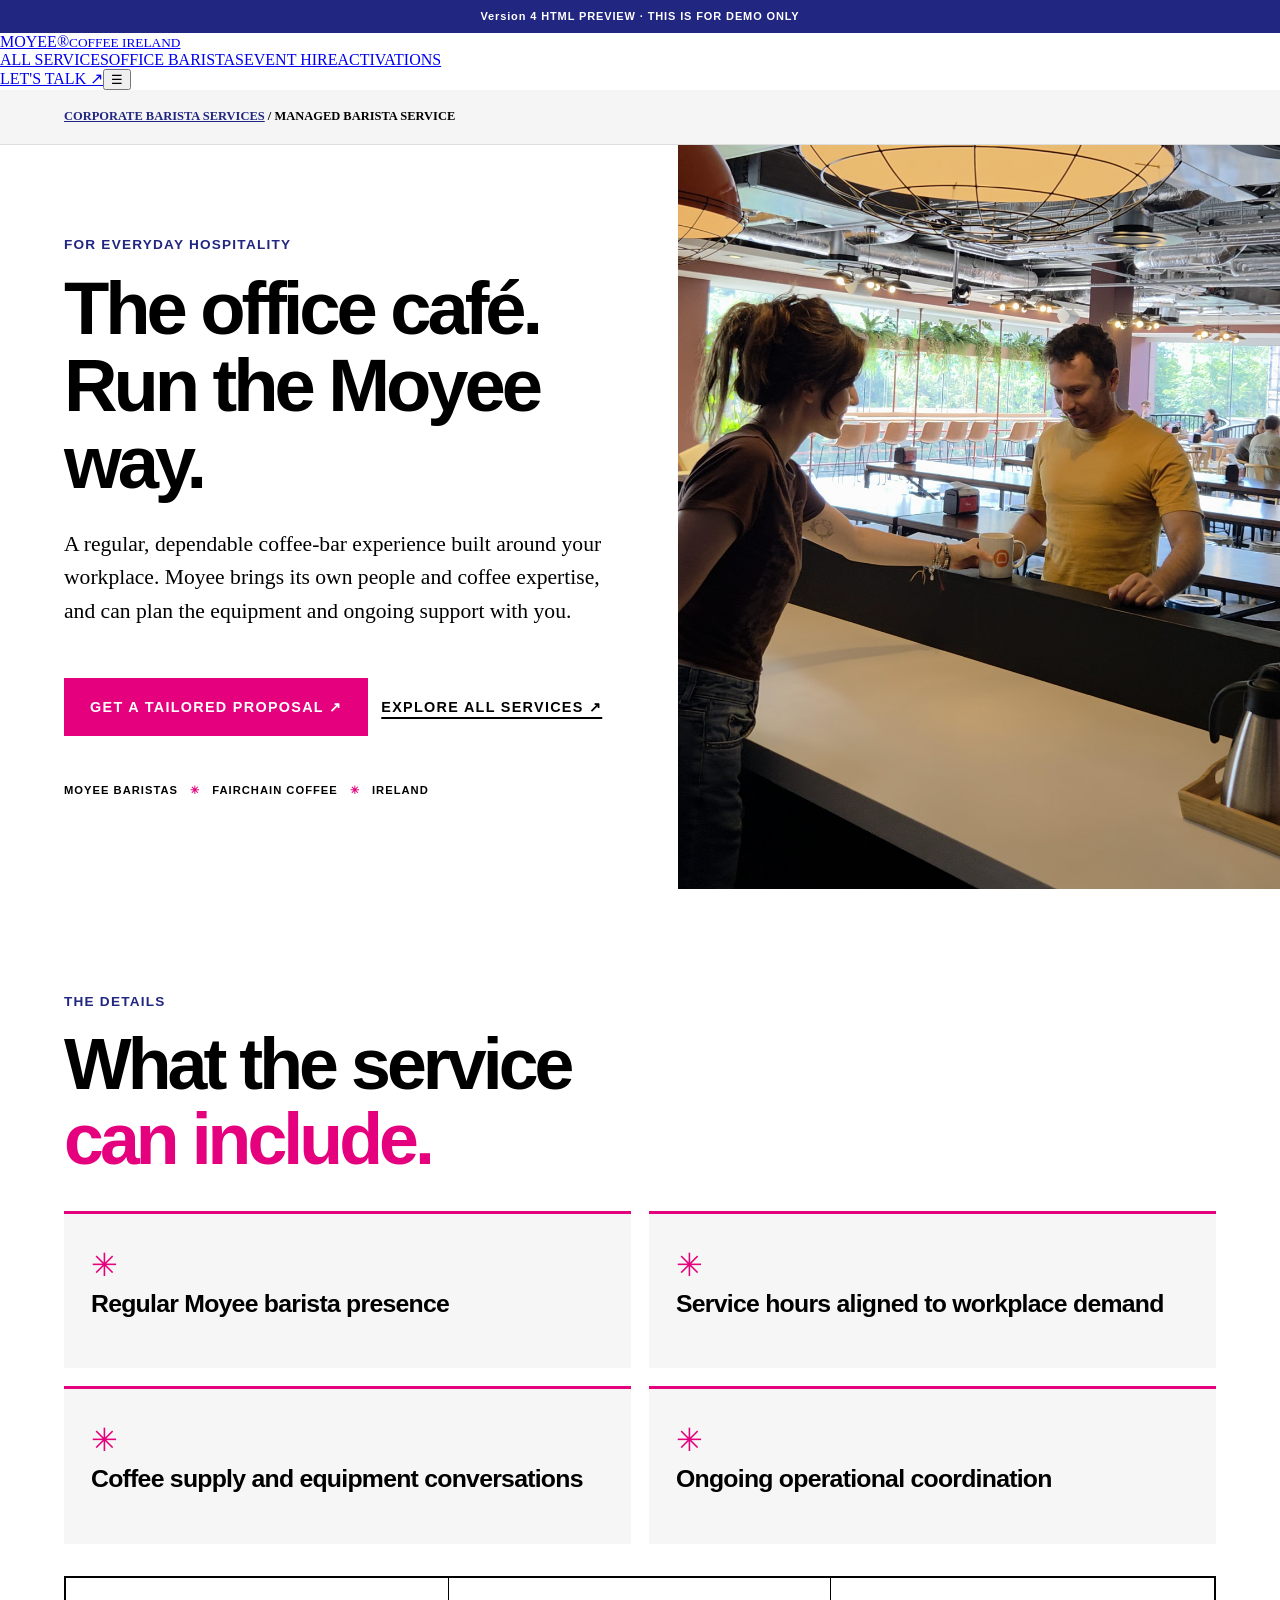
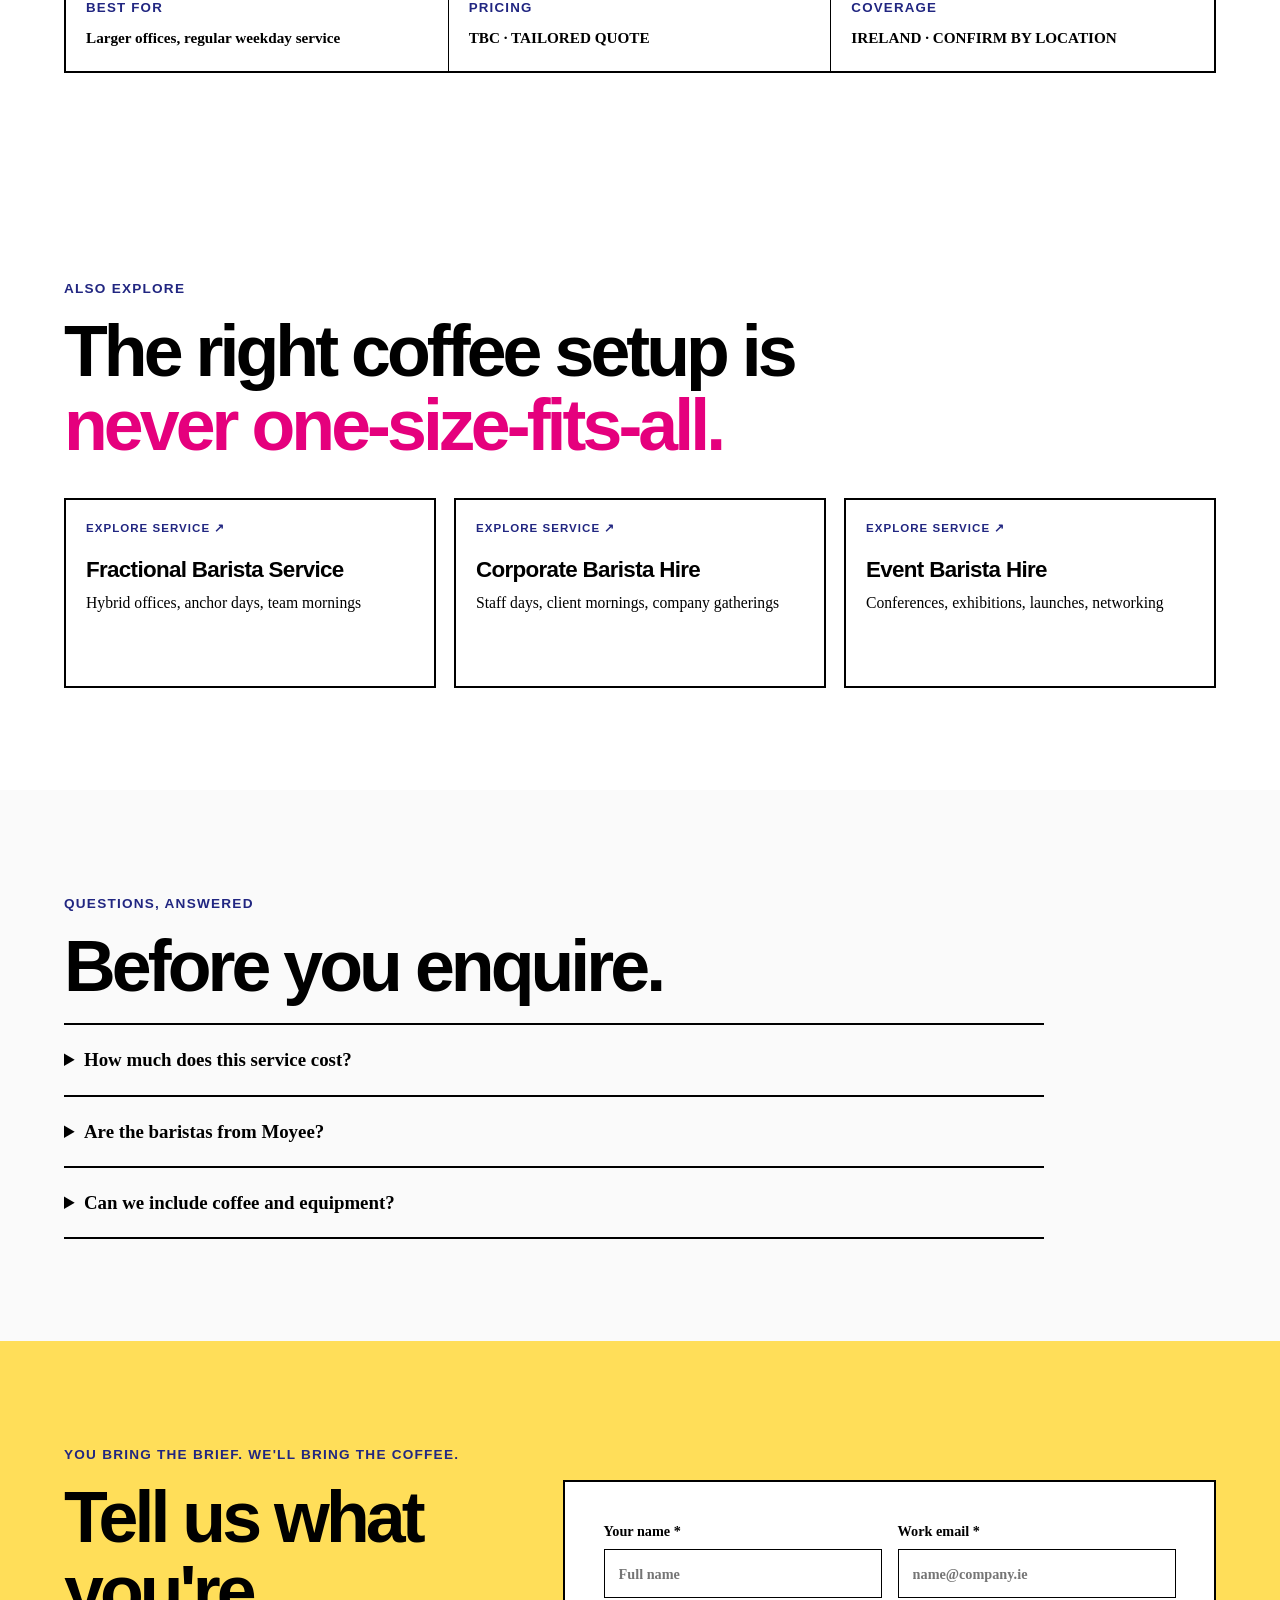
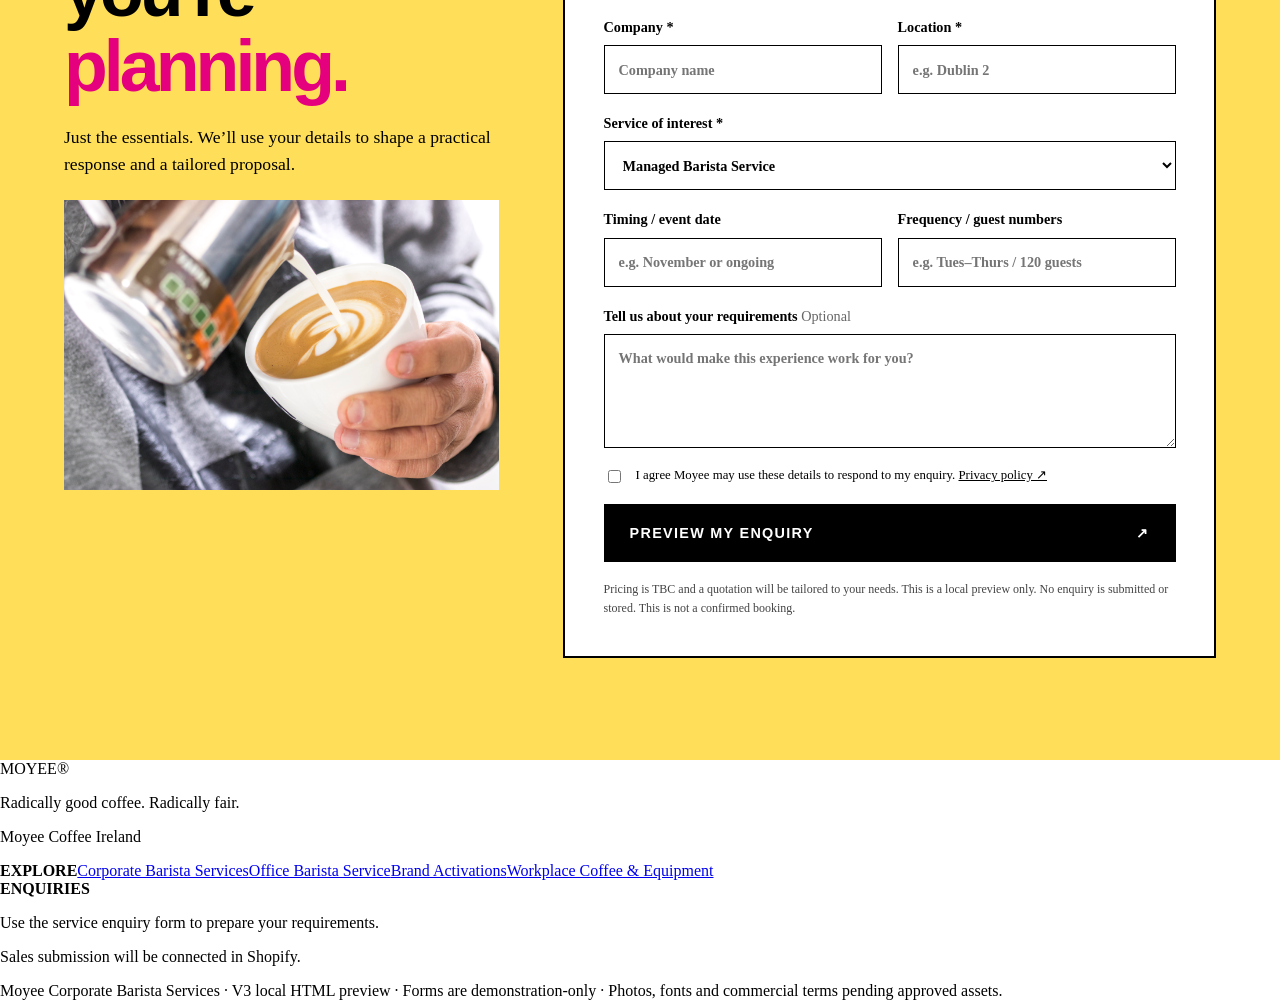
==== barista-as-a-service.html @ 227c78f1 "Initial commit: Moyee Corporate Barista Services website" ====
<!DOCTYPE html>

<html lang="en-IE"><head><meta charset="utf-8"/><meta content="width=device-width,initial-scale=1" name="viewport"/><title>Office Barista Service Dublin | Flexible Workplace Coffee | Moyee</title><meta content="Moyee office baristas for hybrid teams, regular workplace coffee bars and temporary cover. Explore flexible barista support in Dublin and enquire." name="description"/><link href="https://moyeecoffee.ie/pages/barista-as-a-service" rel="canonical"/><meta content="#e5007d" name="theme-color"/><meta content="website" property="og:type"/><meta content="Office Barista Service Dublin | Flexible Workplace Coffee | Moyee" property="og:title"/><meta content="Moyee office baristas for hybrid teams, regular workplace coffee bars and temporary cover. Explore flexible barista support in Dublin and enquire." property="og:description"/><meta content="https://moyeecoffee.ie/pages/barista-as-a-service" property="og:url"/><link href="assets/moyee-barista.css" rel="stylesheet"/><link href="assets/preview.css" rel="stylesheet"/><script defer="" src="assets/preview.js"></script><script type="application/ld+json">{"@context": "https://schema.org", "@type": "WebPage", "name": "Office Barista Service Dublin | Flexible Workplace Coffee | Moyee", "url": "https://moyeecoffee.ie/pages/barista-as-a-service", "description": "Moyee office baristas for hybrid teams, regular workplace coffee bars and temporary cover. Explore flexible barista support in Dublin and enquire.", "isPartOf": {"@type": "WebSite", "name": "Moyee Coffee Ireland", "url": "https://moyeecoffee.ie/"}}</script><style id="moyee-managed-clean-images">
/* Managed Barista Service — images are clean, uncropped content, not framed panels. */
.moyee-barista .service-hero .hero-photo.moyee-image-slot,
.moyee-barista .enquiry .form-photo.moyee-image-slot {
  width: min(100%, 605px) !important;
  height: auto !important;
  min-height: 0 !important;
  max-height: none !important;
  aspect-ratio: auto !important;
  padding: 0 !important;
  margin: 0 !important;
  border: 0 !important;
  border-radius: 0 !important;
  outline: none !important;
  box-shadow: none !important;
  background: transparent !important;
  overflow: visible !important;
  display: block !important;
  align-self: center;
  justify-self: center;
}
.moyee-barista .enquiry .form-photo.moyee-image-slot {
  width: min(100%, 500px) !important;
  margin-top: 22px !important;
}
.moyee-barista .moyee-image-slot > img {
  display: block;
  width: 100% !important;
  height: auto !important;
  min-width: 0 !important;
  max-width: 100% !important;
  max-height: none !important;
  aspect-ratio: auto !important;
  object-fit: contain !important;
  object-position: center !important;
  padding: 0 !important;
  margin: 0 !important;
  border: none !important;
  border-radius: 0 !important;
  outline: none !important;
  box-shadow: none !important;
  background: transparent !important;
  position: static !important;
}
/* Display image instead of directions only when it has loaded successfully. */
.moyee-barista .moyee-image-slot.moyee-image-loaded > :not(img) { display: none !important; }
.moyee-barista .moyee-image-slot:not(.moyee-image-loaded) > img { visibility: hidden !important; }
.moyee-barista .moyee-image-slot:not(.moyee-image-loaded) {
  min-height: 170px !important;
}
@media (max-width: 720px) {
  .moyee-barista .service-hero .hero-photo.moyee-image-slot { width: 100% !important; max-width: 518px !important; }
  .moyee-barista .enquiry .form-photo.moyee-image-slot { width: min(100%, 390px) !important; }
}
</style></head><body><div class="preview-ribbon">Version 4 HTML PREVIEW · THIS IS FOR DEMO ONLY</div><header class="top"><a aria-label="Moyee services home" class="wordmark" href="index.html">MOYEE<span>®</span><small>COFFEE IRELAND</small></a><nav aria-label="Main navigation"><a href="index.html">ALL SERVICES</a><a href="barista-as-a-service.html">OFFICE BARISTAS</a><a href="corporate-event-barista-hire.html">EVENT HIRE</a><a href="branded-coffee-activations.html">ACTIVATIONS</a></nav><a class="nav-cta" href="index.html#enquire">LET'S TALK ↗</a><button aria-expanded="false" aria-label="Toggle menu" class="menu" type="button">☰</button></header>
<div class="moyee-barista" data-moyee-barista=""><main><div class="crumb"><a href="index.html">CORPORATE BARISTA SERVICES</a> / MANAGED BARISTA SERVICE</div><section class="service-hero"><div><div class="eyebrow">FOR EVERYDAY HOSPITALITY</div><h1>The office café. Run the Moyee way.</h1><p class="hero-desc">A regular, dependable coffee-bar experience built around your workplace. Moyee brings its own people and coffee expertise, and can plan the equipment and ongoing support with you.</p><div class="cta-row"><a class="btn btn-pink" href="#enquire">GET A TAILORED PROPOSAL ↗</a><a class="text-link" href="index.html#services">EXPLORE ALL SERVICES ↗</a></div><div class="micro-trust">MOYEE BARISTAS <span>✳</span> FAIRCHAIN COFFEE <span>✳</span> IRELAND</div></div><div aria-label="Image placeholder: REAL MOYEE PHOTO: a fully functioning staffed workplace espresso bar during morning service, wide enough to show the office context." class="photo hero-photo moyee-image-slot" data-image-file="moyee-managed-hero.jpg"><img alt="Moyee barista operating a staffed workplace espresso bar during morning service." decoding="async" loading="eager" onerror="this.style.display='none';this.parentElement.classList.remove('moyee-image-loaded')" onload="this.parentElement.classList.add('moyee-image-loaded')" src="assets/moyee-managed-hero.jpg"/><span class="placeholder-chip">PHOTO DIRECTION / REPLACE WITH REAL IMAGE</span><strong>THE SERVICE, IN REAL LIFE</strong><p>REAL MOYEE PHOTO: a fully functioning staffed workplace espresso bar during morning service, wide enough to show the office context.</p><span class="moyee-file-label">ADD IMAGE: assets/moyee-managed-hero.jpg</span></div></section><section class="section"><div class="section-head"><div class="eyebrow">THE DETAILS</div><h2>What the service<br/><em>can include.</em></h2></div><div class="inclusion-grid"><div class="inclusion"><span>✳</span><h3>Regular Moyee barista presence</h3></div><div class="inclusion"><span>✳</span><h3>Service hours aligned to workplace demand</h3></div><div class="inclusion"><span>✳</span><h3>Coffee supply and equipment conversations</h3></div><div class="inclusion"><span>✳</span><h3>Ongoing operational coordination</h3></div></div><div class="info-strip"><div><small>BEST FOR</small><strong>Larger offices, regular weekday service</strong></div><div><small>PRICING</small><strong>TBC · TAILORED QUOTE</strong></div><div><small>COVERAGE</small><strong>IRELAND · CONFIRM BY LOCATION</strong></div></div></section><section class="section"><div class="section-head"><div class="eyebrow">ALSO EXPLORE</div><h2>The right coffee setup is <em>never one-size-fits-all.</em></h2></div><div class="card-grid"><a class="service-card mini" href="barista-as-a-service.html"><div class="card-n">EXPLORE SERVICE ↗</div><h3>Fractional Barista Service</h3><p>Hybrid offices, anchor days, team mornings</p></a><a class="service-card mini" href="corporate-event-barista-hire.html"><div class="card-n">EXPLORE SERVICE ↗</div><h3>Corporate Barista Hire</h3><p>Staff days, client mornings, company gatherings</p></a><a class="service-card mini" href="corporate-event-barista-hire.html"><div class="card-n">EXPLORE SERVICE ↗</div><h3>Event Barista Hire</h3><p>Conferences, exhibitions, launches, networking</p></a></div></section><section class="section faq"><div class="eyebrow">QUESTIONS, ANSWERED</div><h2>Before you enquire.</h2><details><summary>How much does this service cost?</summary><p>Pricing is TBC. We provide tailored quotes based on location, service hours, volume and setup requirements.</p></details><details><summary>Are the baristas from Moyee?</summary><p>Yes, the offer is positioned around Moyee baristas delivering the Moyee coffee experience, subject to availability and agreed service terms.</p></details><details><summary>Can we include coffee and equipment?</summary><p>We can discuss coffee supply, machines and support as part of a tailored workplace setup. Final inclusions are agreed in the proposal.</p></details></section><section class="enquiry section" id="enquire"><div class="eyebrow">YOU BRING THE BRIEF. WE'LL BRING THE COFFEE.</div><div class="form-grid"><div><h2>Tell us what you're <em>planning.</em></h2><p>Just the essentials. We’ll use your details to shape a practical response and a tailored proposal.</p><div aria-label="Image placeholder: REAL MOYEE PHOTO: barista handing a finished coffee across the counter to a smiling client; human, unposed, authentic." class="photo form-photo moyee-image-slot" data-image-file="moyee-managed-enquiry.jpg"><img alt="Moyee barista handing a freshly made coffee to an employee." decoding="async" loading="lazy" onerror="this.style.display='none';this.parentElement.classList.remove('moyee-image-loaded')" onload="this.parentElement.classList.add('moyee-image-loaded')" src="assets/moyee-managed-enquiry.jpg"/><span class="placeholder-chip">PHOTO DIRECTION / REPLACE WITH REAL IMAGE</span><strong>A MOMENT OF CONNECTION</strong><p>REAL MOYEE PHOTO: barista handing a finished coffee across the counter to a smiling client; human, unposed, authentic.</p><span class="moyee-file-label">ADD IMAGE: assets/moyee-managed-enquiry.jpg</span></div></div><form class="lead-form" data-demo-form="" id="MoyeeBaristaEnquiry">
<input name="contact[subject]" type="hidden" value="Moyee B2B Barista Services Enquiry"/>
<input name="contact[origin_page]" type="hidden" value="https://moyeecoffee.ie/pages/barista-as-a-service"/>
<input id="MoyeeEnquiryBody-barista-as-a-service" name="contact[body]" type="hidden" value="Corporate barista enquiry submitted via Office Barista Service Dublin | Moyee Coffee"/>
<div class="two"><label>Your name *<input autocomplete="name" name="contact[name]" placeholder="Full name" required=""/></label><label>Work email *<input autocomplete="email" name="contact[email]" placeholder="name@company.ie" required="" type="email"/></label></div>
<div class="two"><label>Company *<input autocomplete="organization" name="contact[company]" placeholder="Company name" required=""/></label><label>Location *<input name="contact[location]" placeholder="e.g. Dublin 2" required=""/></label></div>
<label>Service of interest *<select id="MoyeeServiceSelect-barista-as-a-service" name="contact[service]" required=""><option value="Fractional Barista Service">Fractional Barista Service</option><option selected="selected" value="Managed Barista Service">Managed Barista Service</option><option value="Corporate Barista Hire">Corporate Barista Hire</option><option value="Event Barista Hire">Event Barista Hire</option><option value="Temporary Barista Cover">Temporary Barista Cover</option><option value="Coffee Bar &amp; Barista Package">Coffee Bar &amp; Barista Package</option><option value="Brand &amp; Coffee Activations">Brand &amp; Coffee Activations</option><option value="Not sure yet — help me choose">Not sure yet — help me choose</option></select></label>
<div class="two"><label>Timing / event date<input name="contact[timing]" placeholder="e.g. November or ongoing"/></label><label>Frequency / guest numbers<input name="contact[scale]" placeholder="e.g. Tues–Thurs / 120 guests"/></label></div>
<label>Tell us about your requirements <span class="optional">Optional</span><textarea name="contact[requirements]" placeholder="What would make this experience work for you?" rows="4"></textarea></label>
<label class="consent"><input name="moyee_consent" required="" type="checkbox"/> <span>I agree Moyee may use these details to respond to my enquiry. <a href="https://moyeecoffee.ie/policies/privacy-policy">Privacy policy ↗</a></span></label>
<button class="btn btn-black" type="submit">PREVIEW MY ENQUIRY <span>↗</span></button>
<p class="form-micro">Pricing is TBC and a quotation will be tailored to your needs. This is a local preview only. No enquiry is submitted or stored. This is not a confirmed booking.</p>
</form></div></section></main></div>
<footer><div><div class="footer-logo">MOYEE®</div><p>Radically good coffee. Radically fair.</p><p>Moyee Coffee Ireland</p></div><div><b>EXPLORE</b><a href="index.html">Corporate Barista Services</a><a href="barista-as-a-service.html">Office Barista Service</a><a href="branded-coffee-activations.html">Brand Activations</a><a href="https://moyeecoffee.ie/pages/workplace-coffee" rel="noopener" target="_blank">Workplace Coffee &amp; Equipment</a></div><div><b>ENQUIRIES</b><p>Use the service enquiry form to prepare your requirements.</p><p>Sales submission will be connected in Shopify.</p></div><div class="foot-note">Moyee Corporate Barista Services · V3 local HTML preview · Forms are demonstration-only · Photos, fonts and commercial terms pending approved assets.</div></footer></body></html>
---- assets/moyee-barista.css ----
/* Scoped to embedded Moyee barista service sections, not Shopify theme chrome. */
@scope (.moyee-barista) {
/* MOYEE COLOR PALETTE supplied by user. Official fonts require licensed webfont files from Moyee. */
.moyee-barista{--pink:#e5007d;--blue:#212681;--yellow:#ffde59;--white:#fff;--black:#000;--hair:#ddd;--display:'DURK TRIAL','Arial Black','Impact',sans-serif;--narrow:'Alternategotno3ds','Alternate Gothic No3 D','Arial Narrow',sans-serif}*{box-sizing:border-box}html{scroll-behavior:smooth}body{margin:0;background:#fff;color:#000;font-family:Arial,Helvetica,sans-serif;line-height:1.55}a{color:inherit}button,input,textarea,select{font:inherit}button{cursor:pointer}h1,h2,h3,p{margin-top:0}h1,h2,h3{line-height:1.04}h1,h2{font-family:var(--display);font-weight:900;letter-spacing:-.055em}h1{font-size:clamp(3.2rem,7.7vw,8.2rem);margin-bottom:26px}h2{font-size:clamp(2.7rem,5.6vw,6.3rem);margin-bottom:20px}h3{font-family:var(--display);font-size:1.55rem;letter-spacing:-.03em}h1 em,h2 em{font-style:normal;color:var(--pink)}.eyebrow,.btn,.text-link,.card-link,.nav-cta,.top nav,.wordmark small,.card-n,.micro-trust,.placeholder-chip,.info-strip small,.footer-logo{font-family:var(--narrow);font-weight:800;letter-spacing:.09em}.eyebrow{font-size:.85rem;color:var(--blue);margin-bottom:15px}.top{position:sticky;top:0;z-index:50;background:var(--white);min-height:83px;border-bottom:2px solid #000;display:flex;align-items:center;justify-content:space-between;gap:18px;padding:10px clamp(20px,4vw,72px)}.wordmark{font-family:var(--display);font-weight:1000;font-size:2rem;letter-spacing:-.095em;text-decoration:none;line-height:.78;display:flex;align-items:baseline;gap:1px}.wordmark>span{color:var(--pink);font-size:.7em}.wordmark small{font-size:.51rem;letter-spacing:.15em;display:block;align-self:end;line-height:1.3;margin-left:8px}.top nav{display:flex;gap:clamp(12px,2vw,31px);font-size:.78rem}.top nav a{text-decoration:none}.top nav a:hover,.text-link:hover{color:var(--pink)}.nav-cta{background:var(--yellow);padding:13px 18px;text-decoration:none;font-size:.83rem;border:2px solid #000}.menu{display:none;border:0;background:transparent;font-size:1.7rem}.hero,.service-hero{display:grid;grid-template-columns:1.06fr .94fr;min-height:640px}.hero-copy,.service-hero>div:first-child{padding:clamp(40px,6vw,95px) clamp(24px,5vw,90px);display:flex;flex-direction:column;justify-content:center}.hero-desc{max-width:590px;font-size:clamp(1.05rem,1.8vw,1.35rem);line-height:1.55}.cta-row{display:flex;gap:13px;align-items:center;flex-wrap:wrap;margin:28px 0}.btn{display:inline-flex;align-items:center;justify-content:space-between;gap:22px;text-decoration:none;border:2px solid #000;padding:16px 24px;min-height:54px;font-size:.9rem;transition:transform .15s}.btn:hover{transform:translateY(-3px)}.btn-pink{background:var(--pink);color:#fff;border-color:var(--pink)}.btn-black{background:#000;color:#fff}.btn-outline{background:transparent}.btn-outline-dark{border-color:#000}.text-link{font-size:.9rem;text-decoration-thickness:2px;text-underline-offset:5px}.micro-trust{margin-top:18px;font-size:.7rem}.micro-trust span{color:var(--pink);padding:0 8px}.photo{min-height:270px;padding:25px;display:flex;flex-direction:column;justify-content:center;align-items:flex-start;background:repeating-linear-gradient(135deg,#eeeeef 0,#eeeeef 19px,#e0e0e2 19px,#e0e0e2 20px);border:2px dashed #9b9b9b;color:#252525}.photo strong{font-size:clamp(1.6rem,3vw,3rem);font-family:var(--display);letter-spacing:-.04em;line-height:1.07;max-width:470px}.photo p{max-width:490px;font-size:.92rem;line-height:1.5;margin:15px 0 0}.placeholder-chip{display:block;background:var(--yellow);border:1px solid #000;padding:6px 9px;color:#000;font-size:.61rem;margin-bottom:20px}.hero-photo{min-height:640px}.ticker{overflow:hidden;background:var(--yellow);border-block:2px solid #000;white-space:nowrap;font-family:var(--narrow);font-size:1.15rem;font-weight:900;letter-spacing:.08em;padding:13px 20px;text-align:center}.section{padding:clamp(55px,8vw,118px) clamp(24px,5vw,90px);scroll-margin-top:86px}.intro{max-width:1180px}.intro p{font-size:1.2rem;max-width:830px}.section-head{max-width:840px;margin-bottom:35px}.section-head p{font-size:1.1rem}.finder{background:var(--yellow)}.finder-grid{display:grid;grid-template-columns:repeat(2,1fr);gap:12px}.finder-grid button{background:#fff;border:2px solid #000;padding:21px;text-align:left;font-weight:800;font-size:1rem;display:flex;justify-content:space-between}.finder-grid button:hover,.finder-grid button.active{background:#000;color:#fff}.finder-grid button span{color:var(--pink)}.finder-output{background:var(--white);border:2px solid #000;padding:22px;margin-top:18px;min-height:75px;font-weight:700}.finder-output a{display:inline-block;background:var(--pink);padding:10px 15px;color:#fff;text-decoration:none;margin-left:15px}.card-grid{display:grid;grid-template-columns:repeat(3,minmax(0,1fr));gap:18px}.service-card{border:2px solid #000;padding:20px;text-decoration:none;min-height:380px;display:flex;flex-direction:column;transition:box-shadow .15s,transform .15s}.service-card:hover{box-shadow:8px 8px 0 var(--pink);transform:translate(-2px,-2px)}.card-n{font-size:.72rem;color:var(--blue);margin-bottom:15px}.card-pic{border:1px dashed #777;background:#f1f1f1;color:#555;font-size:.75rem;line-height:1.4;padding:16px;min-height:125px;margin-bottom:20px}.service-card h3{margin:5px 0 10px}.service-card p{font-size:.98rem}.card-link{margin-top:auto;color:var(--pink);font-size:.77rem}.subservice{border:3px solid #000;background:var(--yellow);padding:30px;margin-top:22px;display:flex;justify-content:space-between;align-items:center;gap:20px}.subservice h3{font-size:2rem;margin-bottom:10px}.subservice p{margin-bottom:0}.split-story{display:grid;grid-template-columns:1fr 1fr;gap:clamp(25px,5vw,85px);align-items:center}.pink-story{background:#ffe8f4}.split-story>div:last-child p{font-size:1.16rem}.dark-band{background:var(--blue);color:#fff}.dark-band h2 em{color:var(--yellow)}.dark-band>p{font-size:1.2rem;max-width:890px}.yellow-text{color:var(--yellow)}.why-grid{display:grid;grid-template-columns:repeat(3,1fr);gap:30px;margin-top:50px}.why-grid>div{border-top:2px solid var(--yellow);padding-top:20px}.why-grid span{color:var(--yellow);font-weight:900}.why-grid h3{margin-top:12px}.proof{display:grid;grid-template-columns:.85fr 1.15fr;gap:45px;background:#f8f8f8;align-items:center}.proof p{max-width:490px;font-size:1.13rem}.steps{display:grid;grid-template-columns:repeat(4,1fr);gap:18px}.steps>div{border-top:4px solid var(--pink);padding-top:20px}.steps b{font-family:var(--display);font-size:2.9rem;color:var(--blue)}.steps h3{margin:10px 0}.faq{background:#fafafa}.faq details{border-top:2px solid #000;max-width:980px;padding:20px 0}.faq details:last-child{border-bottom:2px solid #000}.faq summary{cursor:pointer;font-weight:800;font-size:1.18rem}.faq details p{margin:15px 0 0;max-width:750px}.enquiry{background:var(--yellow)}.form-grid{display:grid;grid-template-columns:.8fr 1.2fr;gap:clamp(25px,5vw,85px)}.form-grid>div>p{font-size:1.1rem}.form-photo{min-height:220px;margin-top:35px}.lead-form{background:#fff;border:2px solid #000;padding:clamp(20px,3vw,43px);display:flex;flex-direction:column;gap:18px;align-self:start}.lead-form label{display:block;font-weight:800;font-size:.89rem}.lead-form label span:not(.optional){color:var(--pink)}.lead-form input:not([type=checkbox]),.lead-form textarea,.lead-form select{display:block;width:100%;margin-top:7px;background:#fff;border:1.5px solid #000;padding:12px 14px;min-height:49px;border-radius:0}.two{display:grid;grid-template-columns:1fr 1fr;gap:16px}.consent{display:flex!important;gap:12px;align-items:flex-start;font-weight:400!important;font-size:.8rem!important}.consent input{margin-top:4px}.consent span{color:#000!important}.optional{color:#666;font-weight:400}.form-micro{font-size:.75rem;margin:0;color:#444}.form-result{padding:15px;background:#f4f4f4;border:1px solid #000;font-size:.9rem}.form-result a{font-weight:bold}.crumb{padding:17px clamp(24px,5vw,90px);background:#f5f5f5;border-bottom:1px solid #ddd;font-size:.78rem;font-weight:bold}.crumb a{color:var(--blue)}.service-hero h1{font-size:clamp(3rem,5.8vw,6.3rem)}.inclusion-grid{display:grid;grid-template-columns:repeat(2,1fr);gap:18px}.inclusion{background:#f6f6f6;border-top:3px solid var(--pink);padding:27px}.inclusion span{font-size:2rem;color:var(--pink)}.info-strip{display:grid;grid-template-columns:repeat(3,1fr);border:2px solid #000;margin-top:32px}.info-strip div{padding:20px;border-right:1px solid #000}.info-strip div:last-child{border:0}.info-strip small{display:block;color:var(--blue);margin-bottom:8px}.info-strip strong{font-size:.95rem}.mini{min-height:190px}.mini h3{font-size:1.4rem}footer{background:#000;color:#fff;padding:60px clamp(24px,5vw,90px) 25px;display:grid;grid-template-columns:2fr 1fr 1fr;gap:40px}footer a{display:block;font-size:.85rem;margin:8px 0;text-decoration:none}footer b{color:var(--yellow);font-size:.8rem}.footer-logo{font-size:3.5rem;letter-spacing:-.08em}.foot-note{grid-column:1/-1;border-top:1px solid #444;padding-top:18px;font-size:.75rem;color:#aaa}@media(max-width:1000px){.top nav{display:none}.menu{display:block}.top nav.open{display:flex;position:absolute;top:81px;left:0;right:0;background:#fff;flex-direction:column;padding:25px;border-bottom:2px solid #000}.card-grid{grid-template-columns:repeat(2,1fr)}.hero,.service-hero{min-height:0}.hero-photo{min-height:500px}}@media(max-width:720px){.top{min-height:74px}.wordmark{font-size:1.7rem}.nav-cta{display:none}.hero,.service-hero,.split-story,.proof,.form-grid{grid-template-columns:1fr}.hero-copy,.service-hero>div:first-child{padding:65px 24px}.hero-photo{min-height:330px;order:-1}.service-hero .hero-photo{order:-1}.hero h1{font-size:clamp(3.3rem,12vw,5rem)}.finder-grid,.card-grid,.inclusion-grid,.two,.info-strip,.why-grid,.steps{grid-template-columns:1fr}.subservice{flex-direction:column;align-items:start}.proof{gap:25px}.card-grid{gap:13px}.service-card{min-height:310px}.info-strip div{border:0;border-bottom:1px solid #000}.info-strip div:last-child{border:0}footer{grid-template-columns:1fr 1fr}.foot-note{grid-column:1/-1}.form-grid h2{font-size:3rem}.section{padding:65px 24px}.cta-row{align-items:stretch}.btn{font-size:.79rem}.finder-output a{display:block;margin:15px 0 0}.micro-trust{font-size:.59rem}}

}
.moyee-barista{--pink:#e5007d;--blue:#212681;--yellow:#ffde59;--white:#fff;--black:#000;--display:'DURK TRIAL','Arial Black',Impact,sans-serif;--narrow:'Alternategotno3ds','Alternate Gothic No3 D','Arial Narrow',sans-serif;color:#000;background:#fff;line-height:1.55}
.moyee-barista .photo-image img{display:block;width:100%;height:100%;object-fit:cover}.moyee-barista .photo-image.hero-photo{min-height:450px}.moyee-barista .lead-form label{color:#000}.moyee-barista .lead-form .consent input{width:auto}.moyee-barista .lead-form .form-result{margin-bottom:12px}
/* Font ownership: supply licensed .woff2 separately. Do not copy Canva trial fonts into theme without web licence. */
---- assets/preview.css ----
body{margin:0}.preview-ribbon{background:#212681;color:#fff;text-align:center;font:700 11px/1.4 Arial,sans-serif;letter-spacing:.08em;padding:9px 12px}.top{top:0}.moyee-barista .lead-form .form-result{display:block}.moyee-barista .lead-form .form-result[hidden]{display:none}@media(max-width:720px){.preview-ribbon{font-size:9px}.top{top:0}}
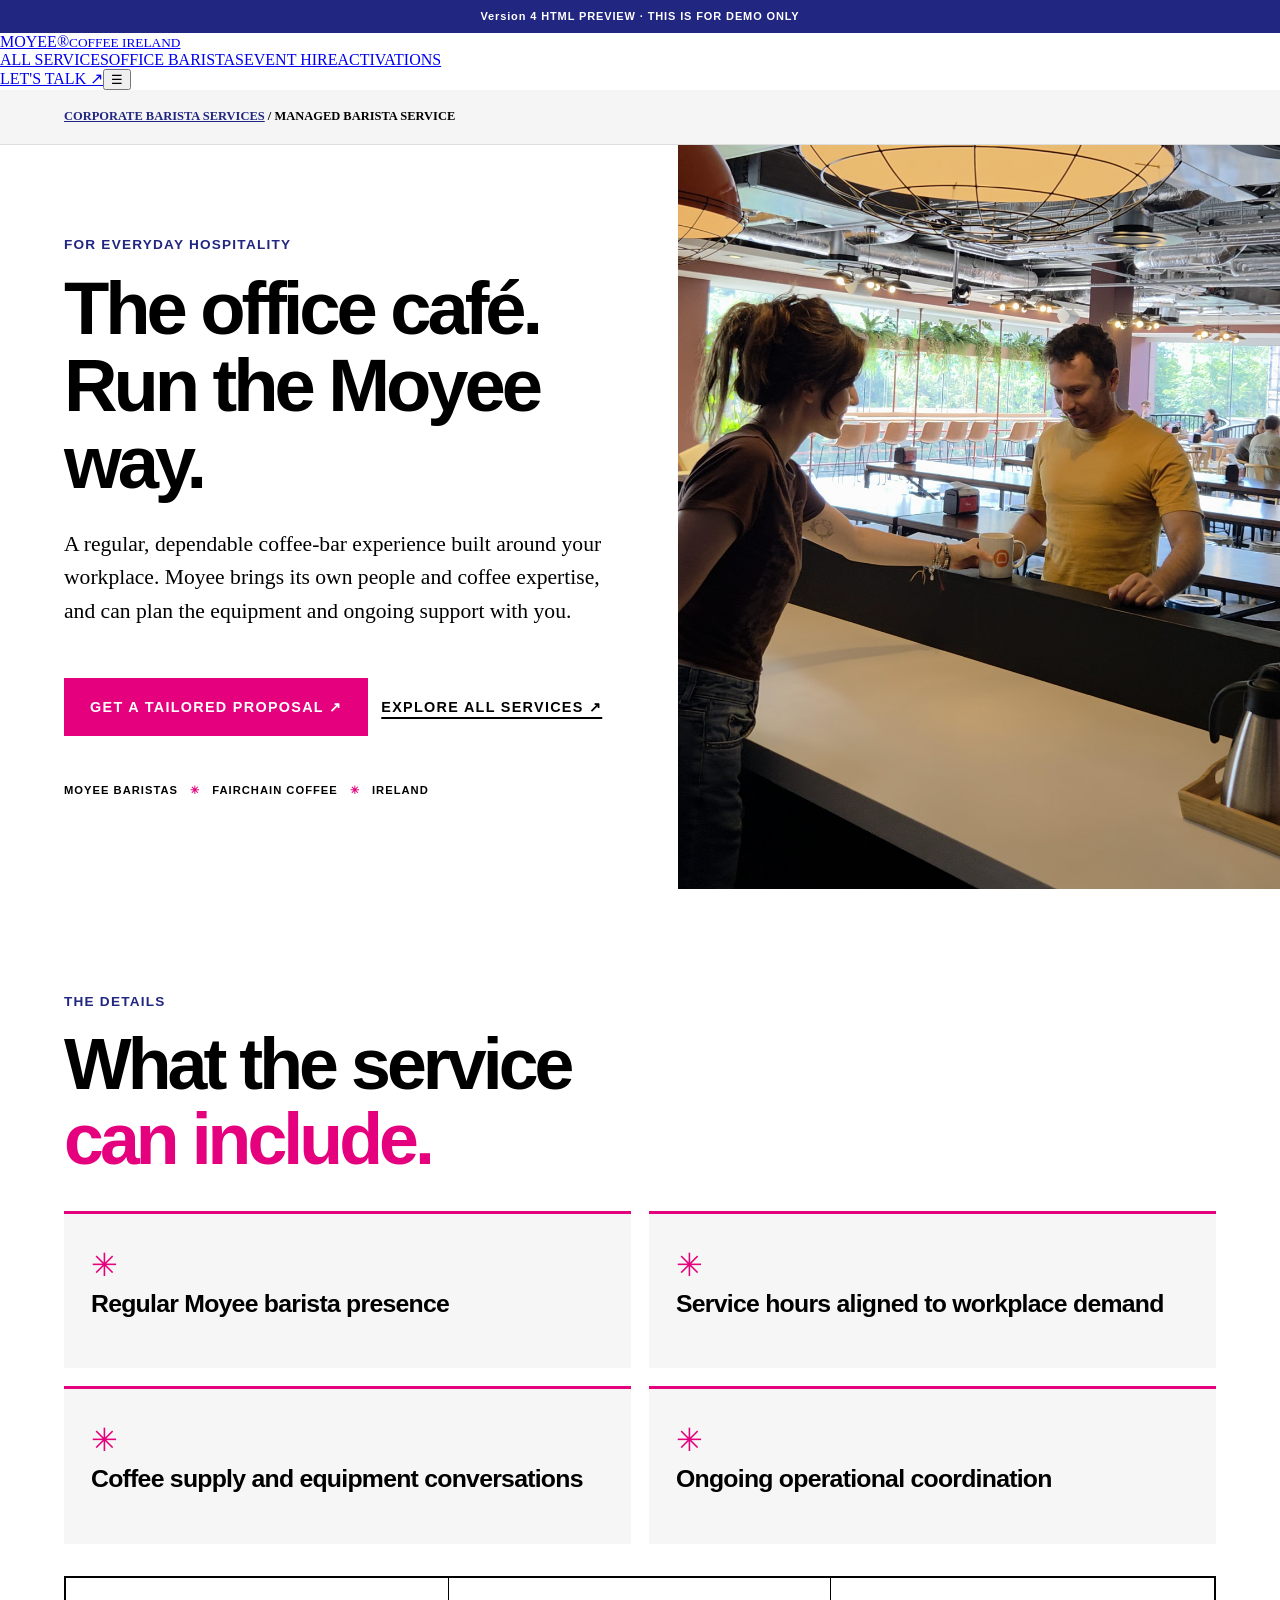
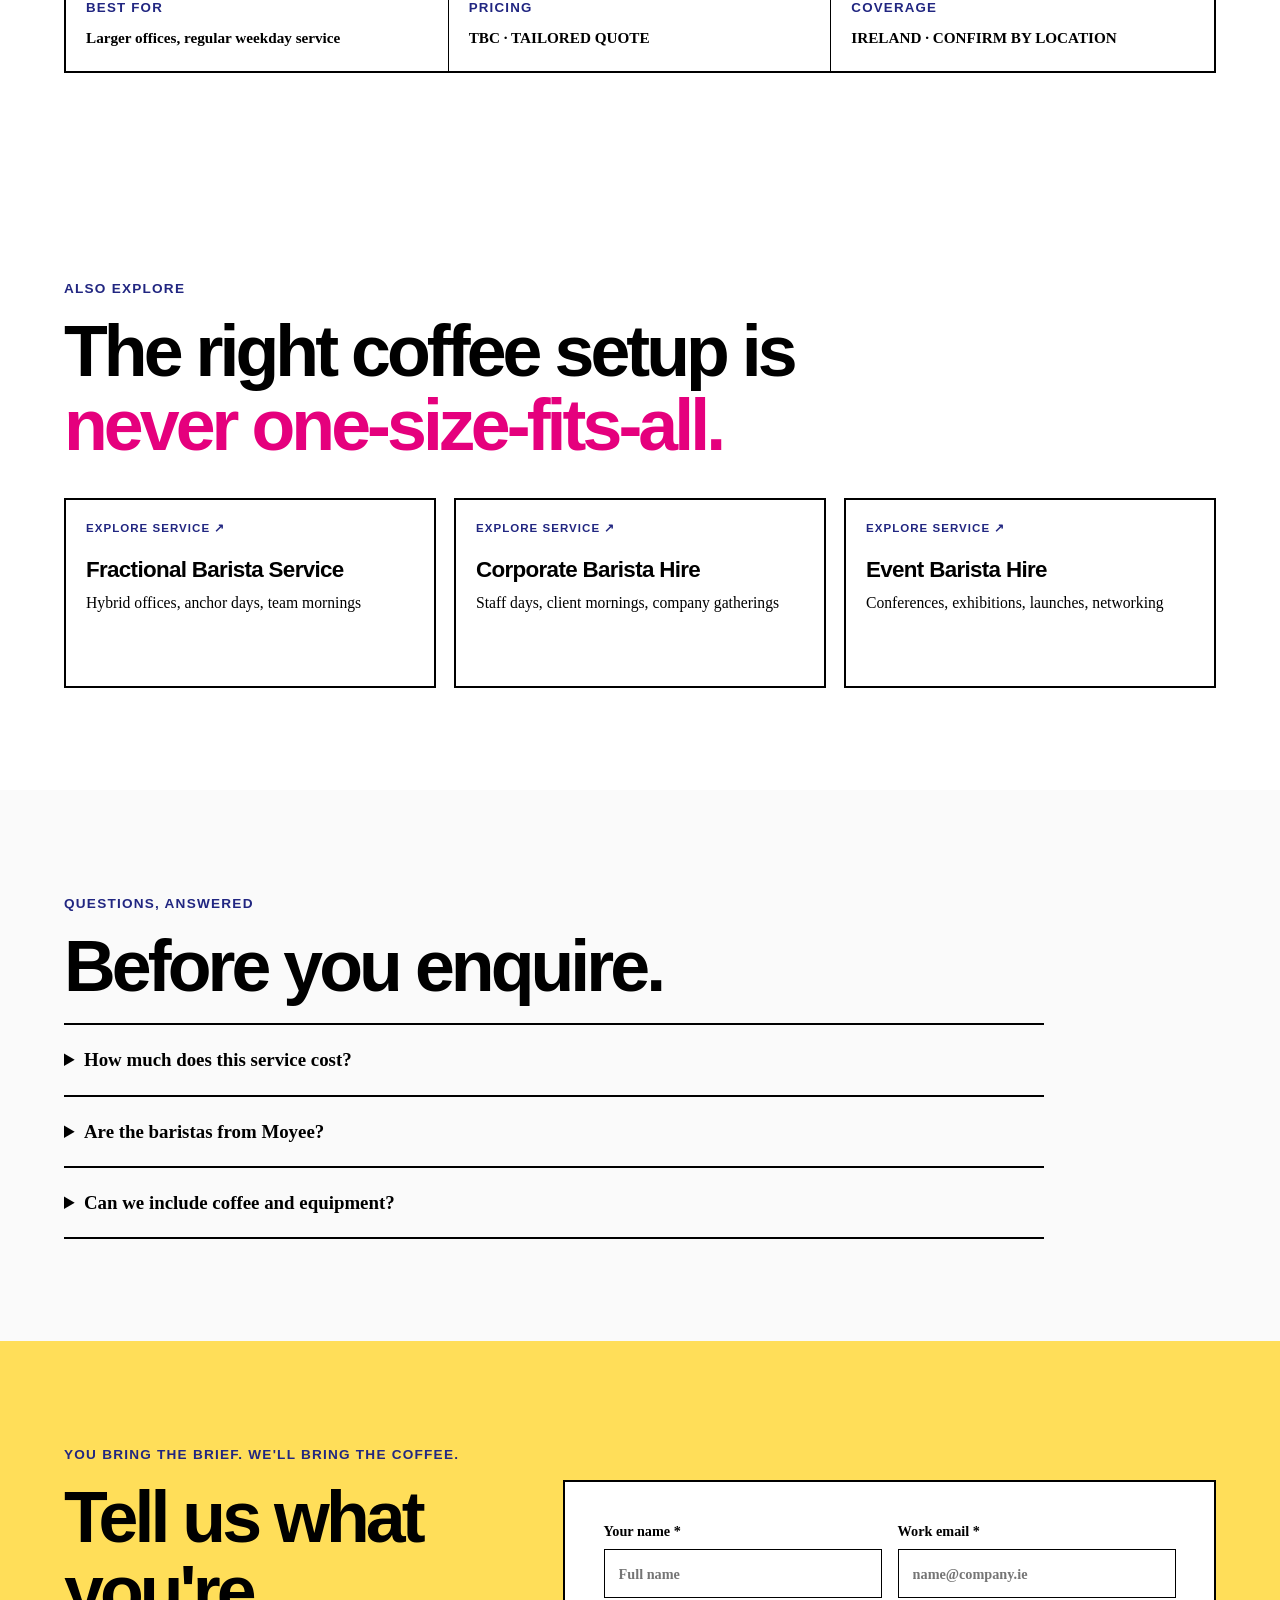
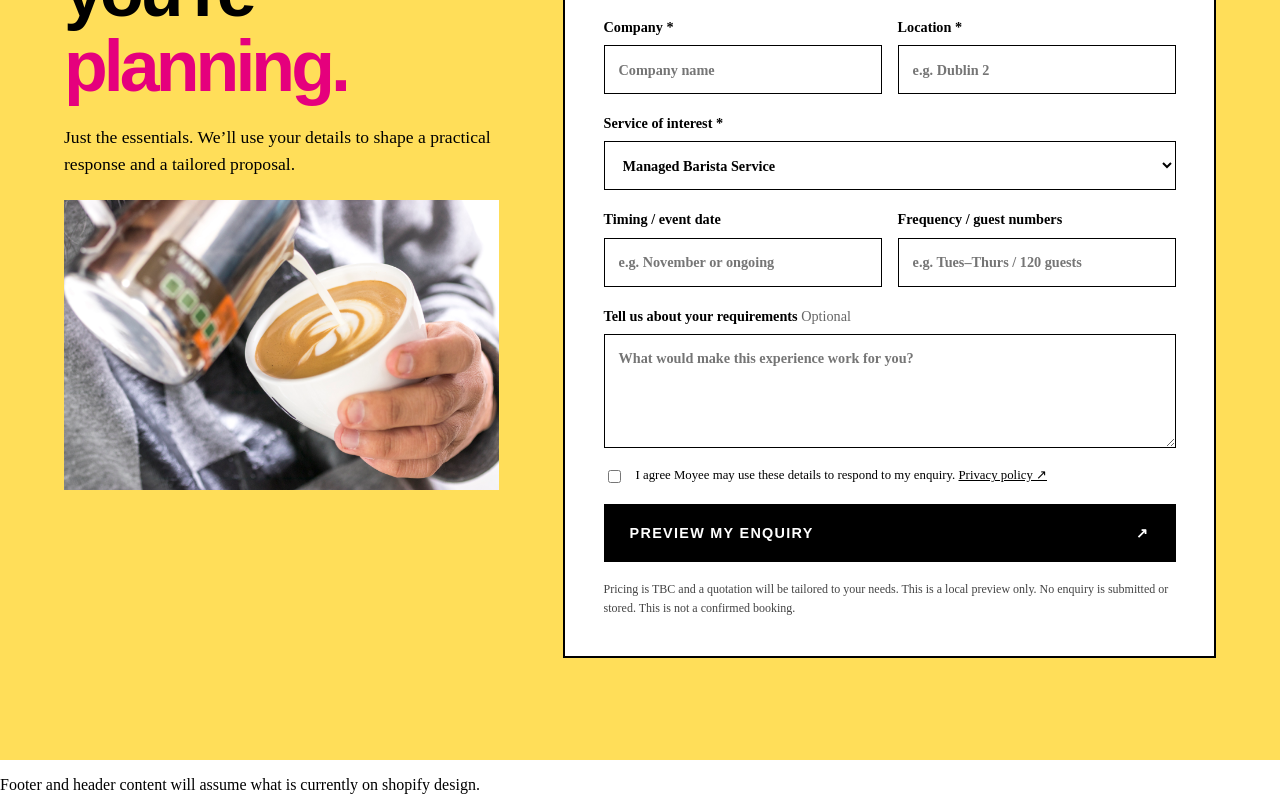
==== commit 92d32565: "Add footer content to barista-as-a-service.html Added footer content with a note about Shopify desig" ====
--- a/barista-as-a-service.html
+++ b/barista-as-a-service.html
@@ -68,4 +68,4 @@
 <button class="btn btn-black" type="submit">PREVIEW MY ENQUIRY <span>↗</span></button>
 <p class="form-micro">Pricing is TBC and a quotation will be tailored to your needs. This is a local preview only. No enquiry is submitted or stored. This is not a confirmed booking.</p>
 </form></div></section></main></div>
-<footer><div><div class="footer-logo">MOYEE®</div><p>Radically good coffee. Radically fair.</p><p>Moyee Coffee Ireland</p></div><div><b>EXPLORE</b><a href="index.html">Corporate Barista Services</a><a href="barista-as-a-service.html">Office Barista Service</a><a href="branded-coffee-activations.html">Brand Activations</a><a href="https://moyeecoffee.ie/pages/workplace-coffee" rel="noopener" target="_blank">Workplace Coffee &amp; Equipment</a></div><div><b>ENQUIRIES</b><p>Use the service enquiry form to prepare your requirements.</p><p>Sales submission will be connected in Shopify.</p></div><div class="foot-note">Moyee Corporate Barista Services · V3 local HTML preview · Forms are demonstration-only · Photos, fonts and commercial terms pending approved assets.</div></footer></body></html>+<footer><div></div><p>Footer and header content will assume what is currently on shopify design.</p></div></footer><script></script>
